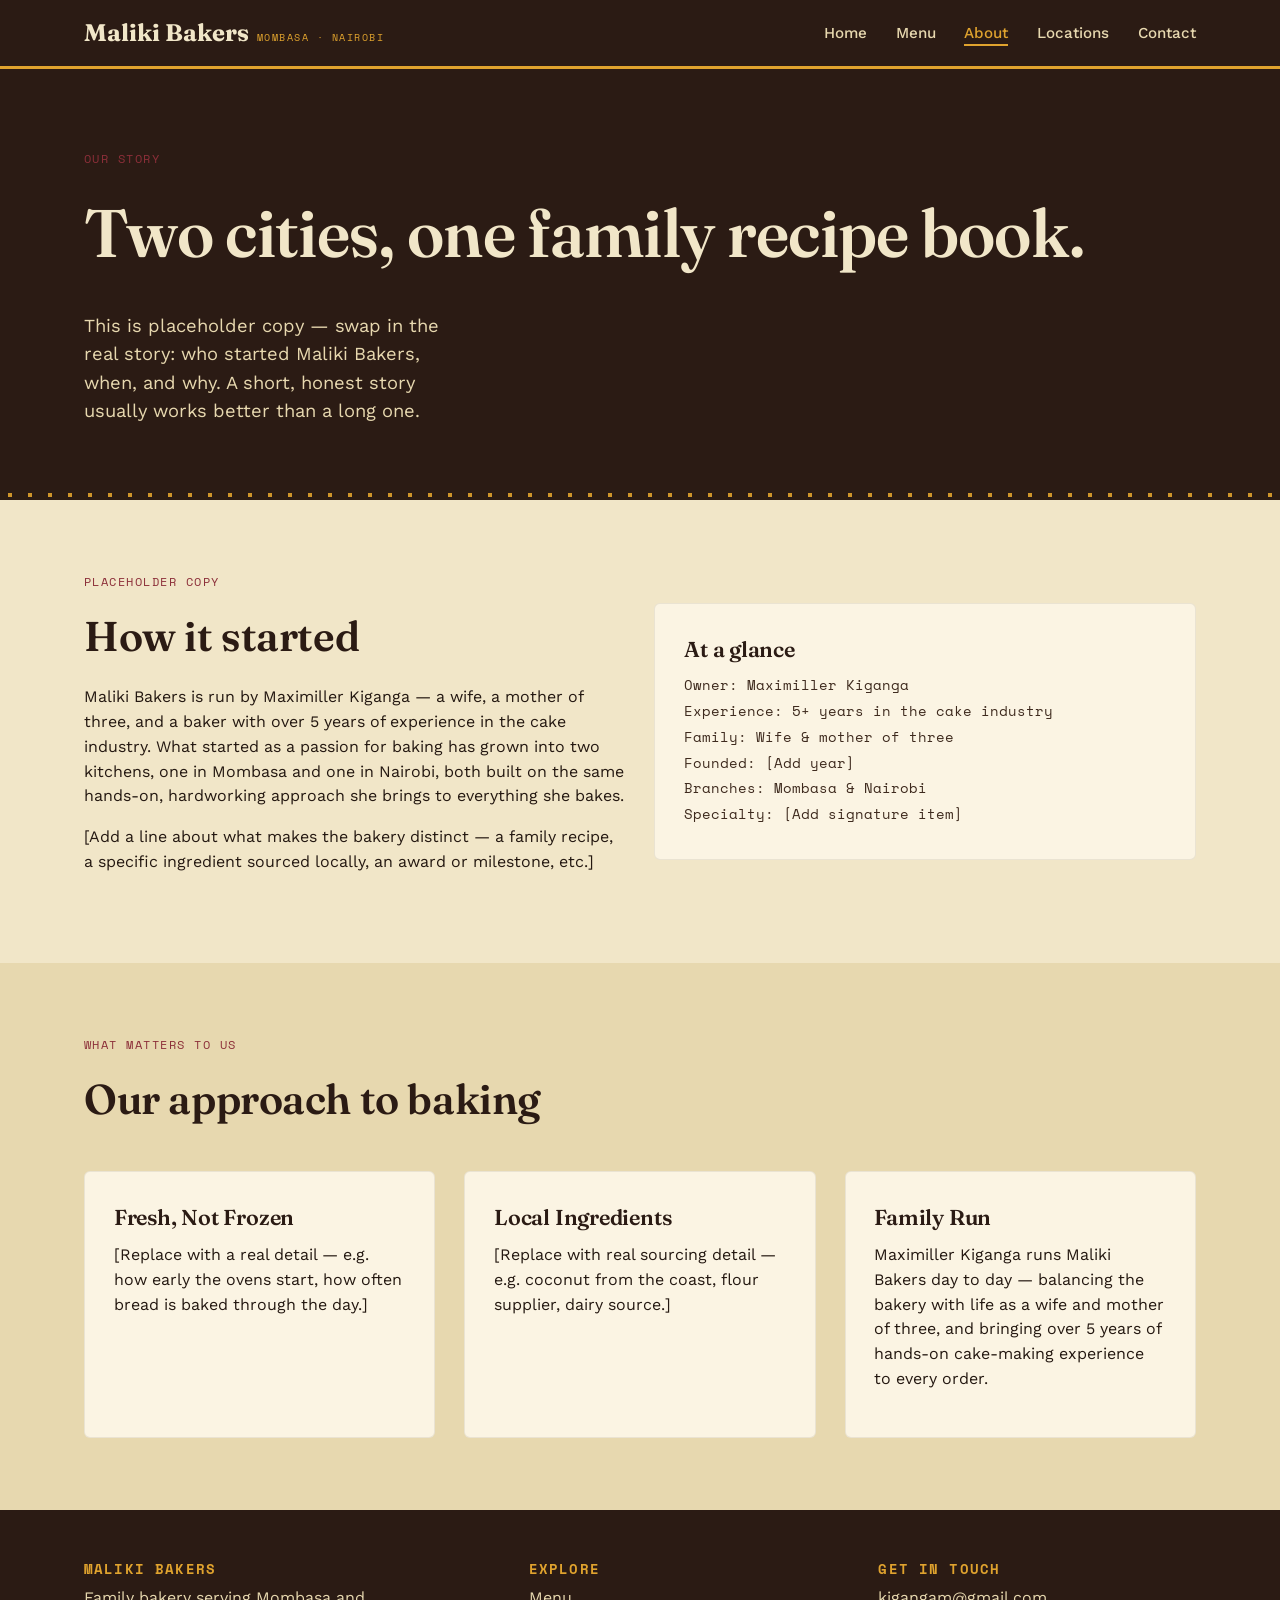
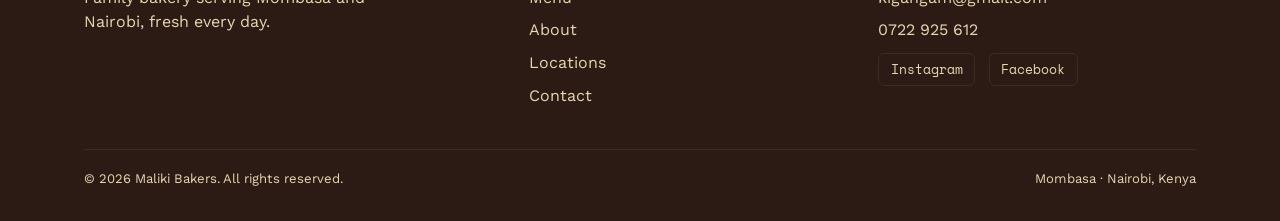
==== about.html @ 76618c46 "Add site files at repo root" ====
<!DOCTYPE html>
<html lang="en">
<head>
<meta charset="UTF-8">
<meta name="viewport" content="width=device-width, initial-scale=1.0">
<title>About — Maliki Bakers</title>
<meta name="description" content="The story of Maliki Bakers, a family bakery in Mombasa and Nairobi.">
<link rel="preconnect" href="https://fonts.googleapis.com">
<link href="https://fonts.googleapis.com/css2?family=Fraunces:opsz,wght@9..144,400..700&family=Work+Sans:wght@400;500;600&family=Space+Mono:wght@400;700&display=swap" rel="stylesheet">
<link rel="stylesheet" href="css/style.css">
</head>
<body>

<header class="site-header">
  <div class="nav-wrap">
    <a href="index.html" class="logo">Maliki Bakers <span>Mombasa &middot; Nairobi</span></a>
    <button class="nav-toggle" aria-label="Toggle menu" aria-expanded="false">&#9776;</button>
    <ul class="nav-links">
      <li><a href="index.html">Home</a></li>
      <li><a href="menu.html">Menu</a></li>
      <li><a href="about.html" class="active">About</a></li>
      <li><a href="locations.html">Locations</a></li>
      <li><a href="contact.html">Contact</a></li>
    </ul>
  </div>
</header>

<section class="hero" style="padding-bottom:3.5rem;">
  <div class="container">
    <p class="eyebrow">Our Story</p>
    <h1>Two cities, one family recipe book.</h1>
    <p class="lede">This is placeholder copy — swap in the real story: who started Maliki Bakers, when, and why. A short, honest story usually works better than a long one.</p>
  </div>
</section>

<section>
  <div class="container">
    <div class="grid grid-2" style="align-items:center;">
      <div>
        <p class="eyebrow">Placeholder Copy</p>
        <h2>How it started</h2>
        <p>Maliki Bakers is run by Maximiller Kiganga — a wife, a mother of three, and a baker with over 5 years of experience in the cake industry. What started as a passion for baking has grown into two kitchens, one in Mombasa and one in Nairobi, both built on the same hands-on, hardworking approach she brings to everything she bakes.</p>
        <p>[Add a line about what makes the bakery distinct — a family recipe, a specific ingredient sourced locally, an award or milestone, etc.]</p>
      </div>
      <div class="card">
        <h3>At a glance</h3>
        <p class="location-meta">Owner: Maximiller Kiganga</p>
        <p class="location-meta">Experience: 5+ years in the cake industry</p>
        <p class="location-meta">Family: Wife &amp; mother of three</p>
        <p class="location-meta">Founded: [Add year]</p>
        <p class="location-meta">Branches: Mombasa &amp; Nairobi</p>
        <p class="location-meta">Specialty: [Add signature item]</p>
      </div>
    </div>
  </div>
</section>

<section class="section-alt">
  <div class="container">
    <div class="section-head">
      <p class="eyebrow">What Matters to Us</p>
      <h2>Our approach to baking</h2>
    </div>
    <div class="grid grid-3">
      <div class="card">
        <h3>Fresh, Not Frozen</h3>
        <p>[Replace with a real detail — e.g. how early the ovens start, how often bread is baked through the day.]</p>
      </div>
      <div class="card">
        <h3>Local Ingredients</h3>
        <p>[Replace with real sourcing detail — e.g. coconut from the coast, flour supplier, dairy source.]</p>
      </div>
      <div class="card">
        <h3>Family Run</h3>
        <p>Maximiller Kiganga runs Maliki Bakers day to day — balancing the bakery with life as a wife and mother of three, and bringing over 5 years of hands-on cake-making experience to every order.</p>
      </div>
    </div>
  </div>
</section>

<footer class="site-footer">
  <div class="container">
    <div class="footer-grid">
      <div>
        <h4>Maliki Bakers</h4>
        <p style="color:var(--flour-dim); max-width:32ch;">Family bakery serving Mombasa and Nairobi, fresh every day.</p>
      </div>
      <div>
        <h4>Explore</h4>
        <ul>
          <li><a href="menu.html">Menu</a></li>
          <li><a href="about.html">About</a></li>
          <li><a href="locations.html">Locations</a></li>
          <li><a href="contact.html">Contact</a></li>
        </ul>
      </div>
      <div>
        <h4>Get in touch</h4>
        <ul>
          <li><a href="mailto:kigangam@gmail.com">kigangam@gmail.com</a></li>
          <li><a href="tel:+254722925612">0722 925 612</a></li>
        </ul>
        <div class="social-links">
          <a href="https://instagram.com/malikibakers" target="_blank" rel="noopener">Instagram</a>
          <a href="https://facebook.com/malikibakers" target="_blank" rel="noopener">Facebook</a>
        </div>
      </div>
    </div>
    <div class="footer-bottom">
      <span>&copy; <span id="year"></span> Maliki Bakers. All rights reserved.</span>
      <span>Mombasa &middot; Nairobi, Kenya</span>
    </div>
  </div>
</footer>

<script src="js/script.js"></script>
<script>document.getElementById('year').textContent = new Date().getFullYear();</script>
</body>
</html>
---- css/style.css ----
/* =========================================================
   MALIKI BAKERS — design tokens
   Palette inspired by the Swahili coast spice market:
   crust brown, saffron gold, hibiscus maroon, cardamom green.
   ========================================================= */

:root {
  --crust:      #2B1B14;  /* deep near-black brown, baked crust */
  --crust-soft: #3E2A1E;  /* lifted panel tone */
  --flour:      #F1E6C8;  /* unbleached flour cream, base bg */
  --flour-dim:  #E7D8AF;  /* slightly deeper cream for cards */
  --saffron:    #E0A32E;  /* turmeric / saffron gold, primary accent */
  --hibiscus:   #8C2F39;  /* deep maroon, secondary accent */
  --cardamom:   #4B6455;  /* muted green, tertiary accent */
  --ink:        #241811;  /* body text on light */
  --paper:      #FBF4E3;  /* tag/paper color */

  --font-display: 'Fraunces', 'Georgia', serif;
  --font-body: 'Work Sans', 'Helvetica Neue', Arial, sans-serif;
  --font-mono: 'Space Mono', 'Courier New', monospace;

  --radius: 6px;
  --max-width: 1160px;
}

* { box-sizing: border-box; }
html { scroll-behavior: smooth; }

body {
  margin: 0;
  font-family: var(--font-body);
  background: var(--flour);
  color: var(--ink);
  line-height: 1.55;
}

img { max-width: 100%; display: block; }

a { color: inherit; text-decoration: none; }

h1, h2, h3, h4 {
  font-family: var(--font-display);
  margin: 0 0 0.4em;
  font-weight: 600;
  color: var(--crust);
  letter-spacing: -0.01em;
}

h1 { font-size: clamp(2.4rem, 6vw, 4.2rem); font-optical-sizing: auto; }
h2 { font-size: clamp(1.8rem, 4vw, 2.6rem); }
h3 { font-size: 1.35rem; }

p { margin: 0 0 1em; }

.eyebrow {
  font-family: var(--font-mono);
  text-transform: uppercase;
  letter-spacing: 0.12em;
  font-size: 0.78rem;
  color: var(--hibiscus);
}

.container {
  max-width: var(--max-width);
  margin: 0 auto;
  padding: 0 1.5rem;
}

/* ---------- header / nav ---------- */

.site-header {
  position: sticky;
  top: 0;
  z-index: 50;
  background: var(--crust);
  border-bottom: 3px solid var(--saffron);
}

.nav-wrap {
  max-width: var(--max-width);
  margin: 0 auto;
  padding: 0.9rem 1.5rem;
  display: flex;
  align-items: center;
  justify-content: space-between;
}

.logo {
  font-family: var(--font-display);
  font-size: 1.5rem;
  color: var(--flour);
  font-weight: 700;
  display: flex;
  align-items: baseline;
  gap: 0.5rem;
}
.logo span {
  font-family: var(--font-mono);
  font-size: 0.62rem;
  color: var(--saffron);
  letter-spacing: 0.15em;
  text-transform: uppercase;
  font-weight: 400;
}

.nav-links {
  display: flex;
  gap: 1.8rem;
  list-style: none;
  margin: 0;
  padding: 0;
}

.nav-links a {
  color: var(--flour-dim);
  font-size: 0.95rem;
  font-weight: 500;
  position: relative;
  padding-bottom: 4px;
}

.nav-links a:hover,
.nav-links a.active {
  color: var(--saffron);
}

.nav-links a.active::after {
  content: '';
  position: absolute;
  left: 0; bottom: 0;
  width: 100%;
  height: 2px;
  background: var(--saffron);
}

.nav-toggle {
  display: none;
  background: none;
  border: none;
  color: var(--flour);
  font-size: 1.6rem;
  cursor: pointer;
}

@media (max-width: 760px) {
  .nav-links {
    position: absolute;
    top: 100%;
    left: 0; right: 0;
    background: var(--crust);
    flex-direction: column;
    gap: 0;
    max-height: 0;
    overflow: hidden;
    transition: max-height 0.3s ease;
  }
  .nav-links.open { max-height: 320px; }
  .nav-links li { border-top: 1px solid var(--crust-soft); }
  .nav-links a { display: block; padding: 1rem 1.5rem; }
  .nav-toggle { display: block; }
}

/* ---------- buttons ---------- */

.btn {
  display: inline-block;
  font-family: var(--font-mono);
  text-transform: uppercase;
  font-size: 0.8rem;
  letter-spacing: 0.08em;
  padding: 0.85rem 1.6rem;
  border-radius: var(--radius);
  border: 2px solid var(--crust);
  cursor: pointer;
  transition: transform 0.15s ease;
}
.btn:hover { transform: translateY(-2px); }

.btn-primary {
  background: var(--saffron);
  color: var(--crust);
  border-color: var(--saffron);
}
.btn-outline {
  background: transparent;
  color: var(--flour);
  border-color: var(--flour-dim);
}
.btn-outline:hover { border-color: var(--saffron); color: var(--saffron); }

/* ---------- hero ---------- */

.hero {
  background: var(--crust);
  color: var(--flour);
  padding: 5rem 0 6rem;
  position: relative;
  overflow: hidden;
}

.hero::after {
  /* coastal tile-inspired dot border along the bottom */
  content: '';
  position: absolute;
  left: 0; right: 0; bottom: 0;
  height: 10px;
  background-image: radial-gradient(circle, var(--saffron) 2.5px, transparent 2.5px);
  background-size: 20px 10px;
  opacity: 0.9;
}

.hero-inner {
  max-width: var(--max-width);
  margin: 0 auto;
  padding: 0 1.5rem;
  display: grid;
  grid-template-columns: 1.1fr 0.9fr;
  gap: 2.5rem;
  align-items: center;
}

@media (max-width: 820px) {
  .hero-inner { grid-template-columns: 1fr; }
}

.hero h1 { color: var(--flour); }
.hero .lede { font-size: 1.15rem; color: var(--flour-dim); max-width: 34ch; }

.hero-actions { display: flex; gap: 1rem; margin-top: 1.6rem; flex-wrap: wrap; }

.hero-tagstack {
  display: flex;
  flex-direction: column;
  gap: 1rem;
  align-items: flex-start;
}

/* ---------- price tag / stamp motif (signature element) ---------- */

.tag {
  position: relative;
  background: var(--paper);
  color: var(--crust);
  padding: 0.9rem 1.2rem 0.9rem 1.6rem;
  border-radius: 3px;
  font-family: var(--font-mono);
  font-size: 0.85rem;
  box-shadow: 2px 3px 0 rgba(0,0,0,0.25);
  transform: rotate(-2deg);
}
.tag:nth-child(2) { transform: rotate(1.5deg); }
.tag:nth-child(3) { transform: rotate(-1deg); }

.tag::before {
  /* punch hole */
  content: '';
  position: absolute;
  left: 8px; top: 50%;
  width: 8px; height: 8px;
  background: var(--flour);
  border: 1px solid var(--crust);
  border-radius: 50%;
  transform: translateY(-50%);
}

.tag strong {
  display: block;
  font-family: var(--font-display);
  font-size: 1.05rem;
  font-weight: 700;
  margin-bottom: 0.15rem;
}

/* ---------- sections ---------- */

section { padding: 4.5rem 0; }
.section-alt { background: var(--flour-dim); }
.section-dark { background: var(--crust); color: var(--flour); }
.section-dark h2, .section-dark h3 { color: var(--flour); }

.section-head {
  max-width: 640px;
  margin-bottom: 2.5rem;
}

/* ---------- grids / cards ---------- */

.grid {
  display: grid;
  gap: 1.8rem;
}
.grid-3 { grid-template-columns: repeat(3, 1fr); }
.grid-2 { grid-template-columns: repeat(2, 1fr); }

@media (max-width: 820px) {
  .grid-3, .grid-2 { grid-template-columns: 1fr; }
}

.card {
  background: var(--paper);
  border-radius: var(--radius);
  padding: 1.8rem;
  border: 1px solid rgba(43,27,20,0.08);
}

/* ---------- menu items ---------- */

.menu-category { margin-bottom: 3rem; }

.menu-item {
  display: flex;
  justify-content: space-between;
  align-items: baseline;
  gap: 1rem;
  padding: 0.85rem 0;
  border-bottom: 1px dotted rgba(43,27,20,0.25);
}

.menu-item .name { font-family: var(--font-display); font-size: 1.15rem; font-weight: 600; }
.menu-item .desc { display: block; font-size: 0.88rem; color: var(--crust-soft); font-weight: 400; font-family: var(--font-body); margin-top: 0.2rem; }
.menu-item .price {
  font-family: var(--font-mono);
  color: var(--hibiscus);
  font-weight: 700;
  white-space: nowrap;
}

/* ---------- locations ---------- */

.location-card {
  background: var(--paper);
  border-radius: var(--radius);
  padding: 2rem;
  border-left: 5px solid var(--hibiscus);
}
.location-card.mombasa { border-left-color: var(--cardamom); }

.location-card h3 { display: flex; align-items: center; gap: 0.6rem; }

.location-meta { font-family: var(--font-mono); font-size: 0.85rem; color: var(--crust-soft); margin: 0.3rem 0; }

/* ---------- contact form ---------- */

.form-field {
  margin-bottom: 1.2rem;
  display: flex;
  flex-direction: column;
  gap: 0.4rem;
}

.form-field label {
  font-family: var(--font-mono);
  font-size: 0.78rem;
  text-transform: uppercase;
  letter-spacing: 0.08em;
  color: var(--crust-soft);
}

.form-field input,
.form-field textarea,
.form-field select {
  font-family: var(--font-body);
  font-size: 1rem;
  padding: 0.75rem 0.9rem;
  border: 2px solid var(--crust);
  border-radius: var(--radius);
  background: var(--paper);
  color: var(--ink);
}

.form-field input:focus,
.form-field textarea:focus,
.form-field select:focus {
  outline: 3px solid var(--saffron);
  outline-offset: 1px;
}

/* ---------- footer ---------- */

.site-footer {
  background: var(--crust);
  color: var(--flour-dim);
  padding: 3rem 0 2rem;
}

.footer-grid {
  display: grid;
  grid-template-columns: 1.3fr 1fr 1fr;
  gap: 2rem;
  margin-bottom: 2rem;
}

@media (max-width: 760px) {
  .footer-grid { grid-template-columns: 1fr; }
}

.footer-grid h4 { color: var(--saffron); font-size: 0.9rem; text-transform: uppercase; font-family: var(--font-mono); letter-spacing: 0.08em; }

.footer-grid ul { list-style: none; padding: 0; margin: 0; }
.footer-grid li { margin-bottom: 0.5rem; }
.footer-grid a:hover { color: var(--saffron); }

.footer-bottom {
  border-top: 1px solid var(--crust-soft);
  padding-top: 1.2rem;
  font-size: 0.82rem;
  color: var(--flour-dim);
  display: flex;
  justify-content: space-between;
  flex-wrap: wrap;
  gap: 0.5rem;
}

.social-links {
  display: flex;
  gap: 0.9rem;
  margin-top: 0.6rem;
}

.social-links a {
  color: var(--flour-dim);
  font-family: var(--font-mono);
  font-size: 0.82rem;
  border: 1px solid var(--crust-soft);
  padding: 0.35rem 0.7rem;
  border-radius: var(--radius);
  transition: color 0.15s ease, border-color 0.15s ease;
}

.social-links a:hover {
  color: var(--saffron);
  border-color: var(--saffron);
}

/* ---------- utility ---------- */

.placeholder-note {
  background: rgba(224,163,46,0.15);
  border: 1px dashed var(--saffron);
  color: var(--crust);
  padding: 0.6rem 0.9rem;
  border-radius: var(--radius);
  font-family: var(--font-mono);
  font-size: 0.78rem;
  margin: 0 0 1.5rem;
}

@media (prefers-reduced-motion: reduce) {
  html { scroll-behavior: auto; }
  .btn:hover { transform: none; }
}
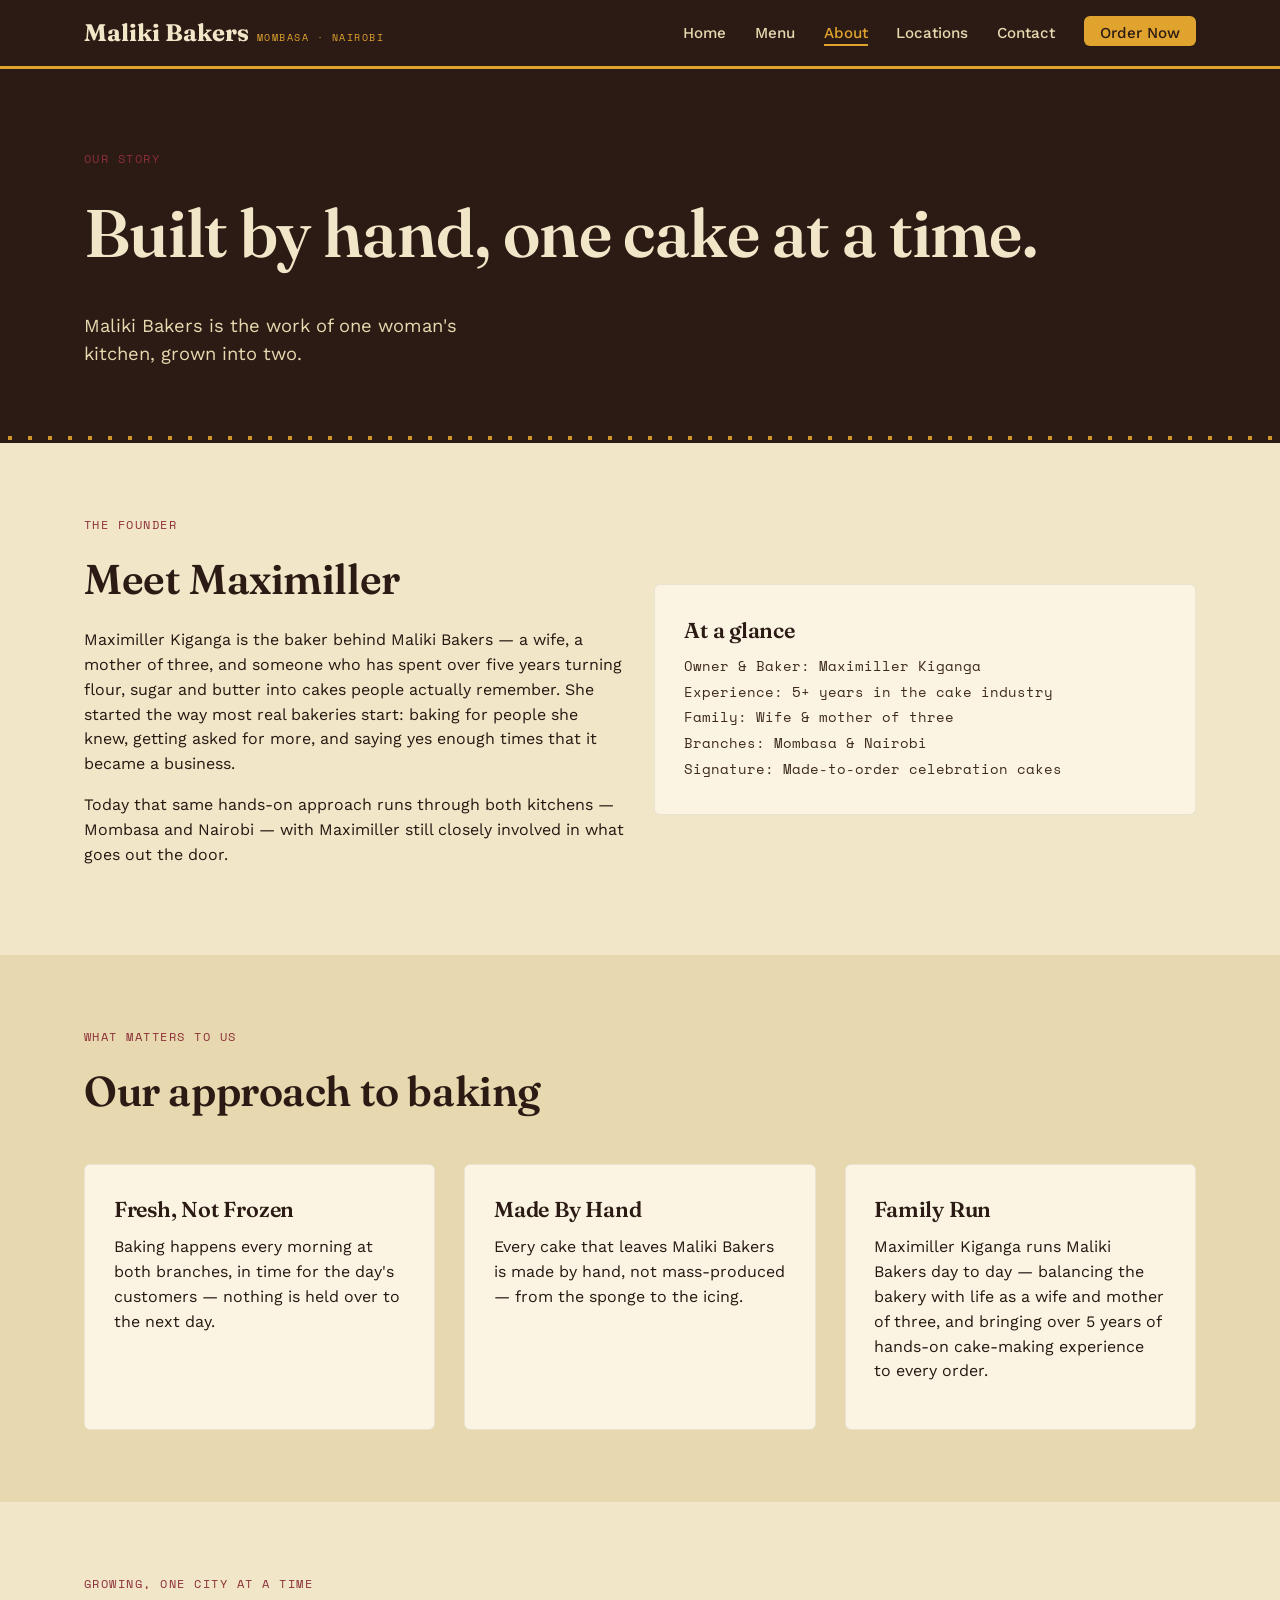
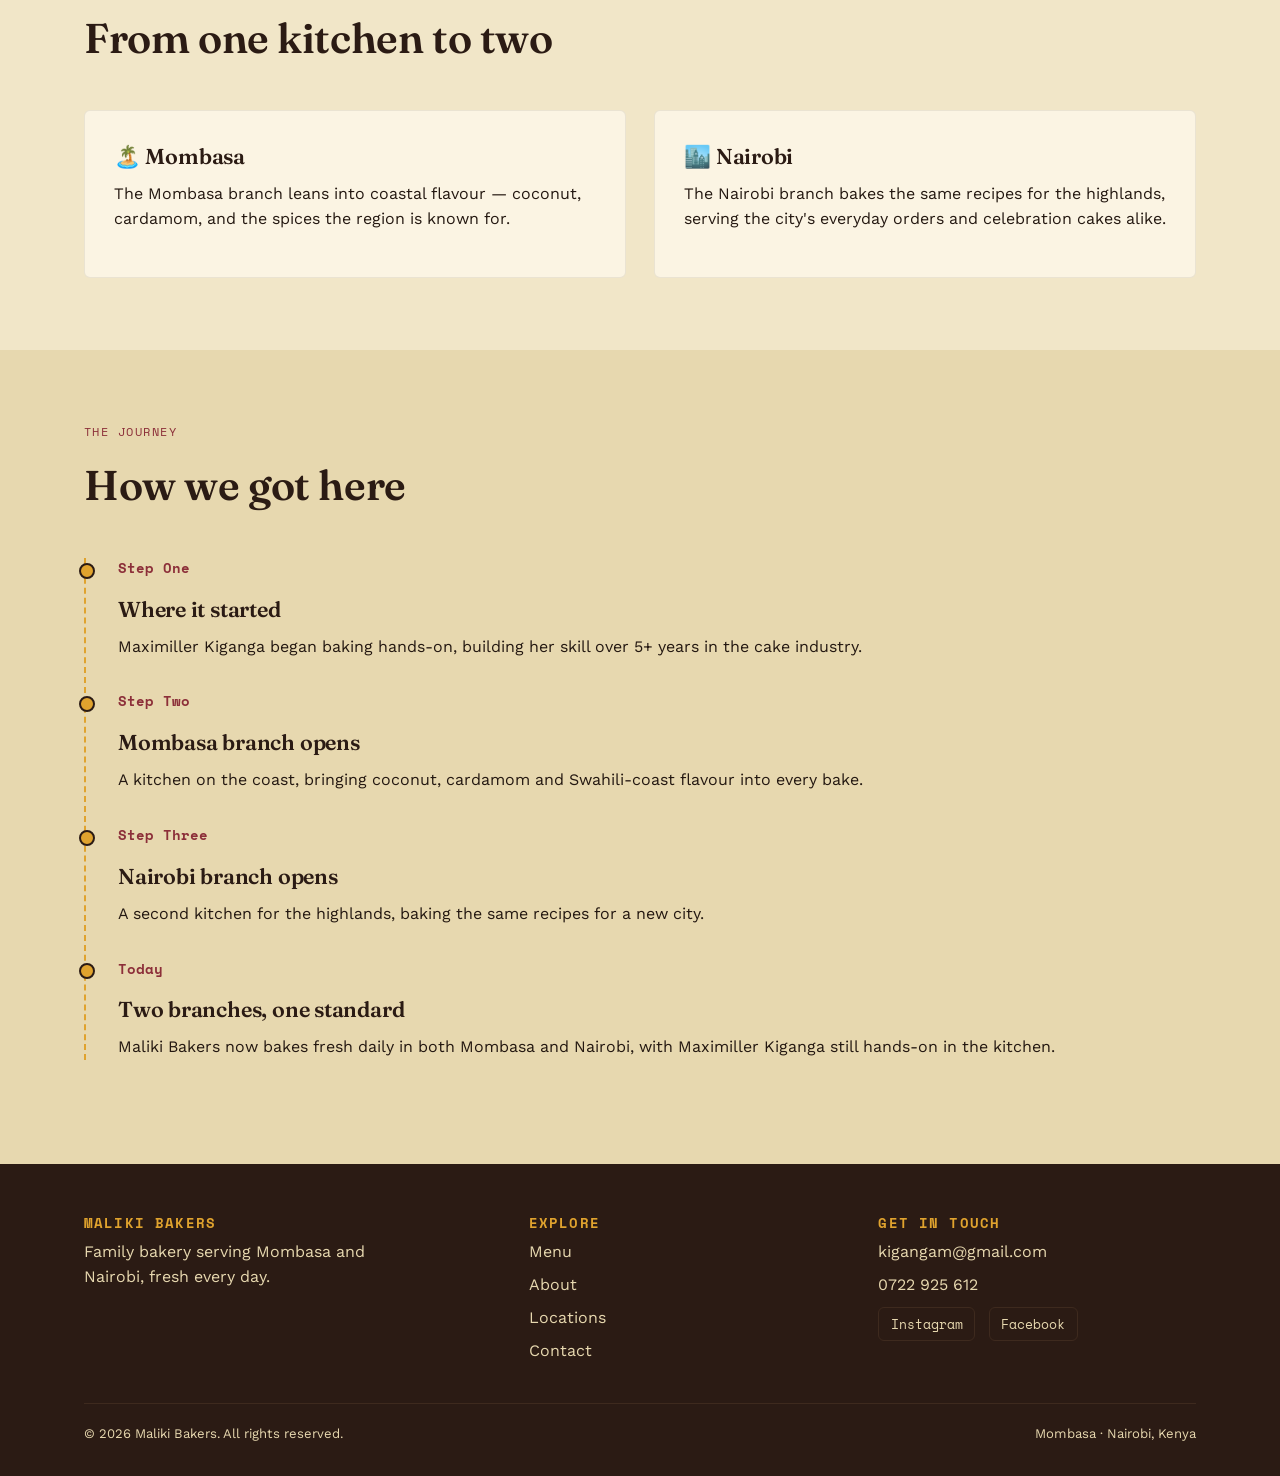
==== commit 1303a820: "Update pricing, cake classes, branch contacts, order page" ====
--- a/about.html
+++ b/about.html
@@ -21,6 +21,7 @@
       <li><a href="about.html" class="active">About</a></li>
       <li><a href="locations.html">Locations</a></li>
       <li><a href="contact.html">Contact</a></li>
+      <li><a href="order.html" class="order-cta">Order Now</a></li>
     </ul>
   </div>
 </header>
@@ -28,8 +29,8 @@
 <section class="hero" style="padding-bottom:3.5rem;">
   <div class="container">
     <p class="eyebrow">Our Story</p>
-    <h1>Two cities, one family recipe book.</h1>
-    <p class="lede">This is placeholder copy — swap in the real story: who started Maliki Bakers, when, and why. A short, honest story usually works better than a long one.</p>
+    <h1>Built by hand, one cake at a time.</h1>
+    <p class="lede">Maliki Bakers is the work of one woman's kitchen, grown into two.</p>
   </div>
 </section>
 
@@ -37,19 +38,19 @@
   <div class="container">
     <div class="grid grid-2" style="align-items:center;">
       <div>
-        <p class="eyebrow">Placeholder Copy</p>
-        <h2>How it started</h2>
-        <p>Maliki Bakers is run by Maximiller Kiganga — a wife, a mother of three, and a baker with over 5 years of experience in the cake industry. What started as a passion for baking has grown into two kitchens, one in Mombasa and one in Nairobi, both built on the same hands-on, hardworking approach she brings to everything she bakes.</p>
-        <p>[Add a line about what makes the bakery distinct — a family recipe, a specific ingredient sourced locally, an award or milestone, etc.]</p>
+        <p class="eyebrow">The Founder</p>
+        <h2>Meet Maximiller</h2>
+        <p>Maximiller Kiganga is the baker behind Maliki Bakers — a wife, a mother of three, and someone who has spent over five years turning flour, sugar and butter into cakes people actually remember. She started the way most real bakeries start: baking for people she knew, getting asked for more, and saying yes enough times that it became a business.</p>
+        
+        <p>Today that same hands-on approach runs through both kitchens — Mombasa and Nairobi — with Maximiller still closely involved in what goes out the door.</p>
       </div>
       <div class="card">
         <h3>At a glance</h3>
-        <p class="location-meta">Owner: Maximiller Kiganga</p>
+        <p class="location-meta">Owner &amp; Baker: Maximiller Kiganga</p>
         <p class="location-meta">Experience: 5+ years in the cake industry</p>
         <p class="location-meta">Family: Wife &amp; mother of three</p>
-        <p class="location-meta">Founded: [Add year]</p>
-        <p class="location-meta">Branches: Mombasa &amp; Nairobi</p>
-        <p class="location-meta">Specialty: [Add signature item]</p>
+                <p class="location-meta">Branches: Mombasa &amp; Nairobi</p>
+        <p class="location-meta">Signature: Made-to-order celebration cakes</p>
       </div>
     </div>
   </div>
@@ -64,15 +65,65 @@
     <div class="grid grid-3">
       <div class="card">
         <h3>Fresh, Not Frozen</h3>
-        <p>[Replace with a real detail — e.g. how early the ovens start, how often bread is baked through the day.]</p>
+        <p>Baking happens every morning at both branches, in time for the day's customers — nothing is held over to the next day.</p>
       </div>
       <div class="card">
-        <h3>Local Ingredients</h3>
-        <p>[Replace with real sourcing detail — e.g. coconut from the coast, flour supplier, dairy source.]</p>
+        <h3>Made By Hand</h3>
+        <p>Every cake that leaves Maliki Bakers is made by hand, not mass-produced — from the sponge to the icing.</p>
       </div>
       <div class="card">
         <h3>Family Run</h3>
         <p>Maximiller Kiganga runs Maliki Bakers day to day — balancing the bakery with life as a wife and mother of three, and bringing over 5 years of hands-on cake-making experience to every order.</p>
+      </div>
+    </div>
+  </div>
+</section>
+
+<section>
+  <div class="container">
+    <div class="section-head">
+      <p class="eyebrow">Growing, One City At A Time</p>
+      <h2>From one kitchen to two</h2>
+    </div>
+    <div class="grid grid-2">
+      <div class="card">
+        <h3>🏝️ Mombasa</h3>
+        <p>The Mombasa branch leans into coastal flavour — coconut, cardamom, and the spices the region is known for.</p>
+      </div>
+      <div class="card">
+        <h3>🏙️ Nairobi</h3>
+        <p>The Nairobi branch bakes the same recipes for the highlands, serving the city's everyday orders and celebration cakes alike.</p>
+      </div>
+    </div>
+  </div>
+</section>
+
+<section class="section-alt">
+  <div class="container">
+    <div class="section-head">
+      <p class="eyebrow">The Journey</p>
+      <h2>How we got here</h2>
+    </div>
+    <div class="timeline">
+      <div class="timeline-item">
+        <p class="year">Step One</p>
+        <h3>Where it started</h3>
+        <p>Maximiller Kiganga began baking hands-on, building her skill over 5+ years in the cake industry.</p>
+      </div>
+      <div class="timeline-item">
+        <p class="year">Step Two</p>
+        <h3>Mombasa branch opens</h3>
+        <p>A kitchen on the coast, bringing coconut, cardamom and Swahili-coast flavour into every bake.</p>
+      </div>
+      <div class="timeline-item">
+        <p class="year">Step Three</p>
+        <h3>Nairobi branch opens</h3>
+        <p>A second kitchen for the highlands, baking the same recipes for a new city.</p>
+      </div>
+      <div class="timeline-item">
+        <p class="year">Today</p>
+        <h3>Two branches, one standard</h3>
+        <p>Maliki Bakers now bakes fresh daily in both Mombasa and Nairobi, with Maximiller Kiganga still hands-on in the kitchen.</p>
       </div>
     </div>
   </div>
@@ -101,8 +152,8 @@
           <li><a href="tel:+254722925612">0722 925 612</a></li>
         </ul>
         <div class="social-links">
-          <a href="https://instagram.com/malikibakers" target="_blank" rel="noopener">Instagram</a>
-          <a href="https://facebook.com/malikibakers" target="_blank" rel="noopener">Facebook</a>
+          <a href="https://www.instagram.com/malikibakers/" target="_blank" rel="noopener">Instagram</a>
+          <a href="https://www.facebook.com/profile.php?id=102564581432765" target="_blank" rel="noopener">Facebook</a>
         </div>
       </div>
     </div>
--- a/css/style.css
+++ b/css/style.css
@@ -434,6 +434,74 @@
 
 /* ---------- utility ---------- */
 
+/* ---------- cake illustrations (brand-style, in place of stock photos) ---------- */
+
+.cake-card {
+  background: var(--paper);
+  border-radius: var(--radius);
+  overflow: hidden;
+  border: 1px solid rgba(43,27,20,0.08);
+  display: flex;
+  flex-direction: column;
+}
+
+.cake-visual {
+  aspect-ratio: 4 / 3;
+  display: flex;
+  align-items: center;
+  justify-content: center;
+  position: relative;
+}
+
+.cake-visual::before {
+  content: '';
+  position: absolute;
+  inset: 0;
+  background-image: radial-gradient(circle, rgba(0,0,0,0.06) 1.5px, transparent 1.5px);
+  background-size: 14px 14px;
+}
+
+.cake-icon { width: 52%; position: relative; z-index: 1; filter: drop-shadow(2px 3px 0 rgba(0,0,0,0.12)); }
+
+.cake-visual.choc     { background: #C99B6B; color: #5A3A22; }
+.cake-visual.vanilla  { background: #F1DFAE; color: #B8892E; }
+.cake-visual.redvelvet{ background: #E3B9BE; color: var(--hibiscus); }
+.cake-visual.fruit    { background: #D9C79A; color: #6E5225; }
+.cake-visual.blackforest { background: #C7A6A9; color: #4A2430; }
+.cake-visual.coconut  { background: #EFE9D6; color: #7C8F6E; }
+.cake-visual.lemon    { background: #F0E1A0; color: #A67D1E; }
+.cake-visual.cupcake  { background: #E7CBD1; color: var(--hibiscus); }
+.cake-visual.strawberry { background: #F2C6CE; color: #B23A54; }
+.cake-visual.pinacolada { background: #EAF0C8; color: #7C9A3D; }
+.cake-visual.blueberry  { background: #CFC9E8; color: #4E3F8C; }
+.cake-visual.orange     { background: #F4C98A; color: #C1621B; }
+.cake-visual.whiteforest{ background: #EFE7DD; color: #6B5A4A; }
+.cake-visual.donut      { background: #F6D8B8; color: #C97A2E; }
+.cake-visual.bread      { background: #E3C089; color: #8A5A24; }
+
+.cake-body {
+  padding: 1.3rem 1.4rem 1.5rem;
+  display: flex;
+  flex-direction: column;
+  flex-grow: 1;
+}
+
+.cake-body h3 { margin-bottom: 0.3rem; font-size: 1.2rem; }
+.cake-body p { font-size: 0.9rem; color: var(--crust-soft); margin-bottom: 1rem; flex-grow: 1; }
+
+.cake-price {
+  font-family: var(--font-mono);
+  font-weight: 700;
+  color: var(--hibiscus);
+  font-size: 1rem;
+}
+
+.cake-price small {
+  font-weight: 400;
+  color: var(--crust-soft);
+  font-size: 0.75rem;
+}
+
 .placeholder-note {
   background: rgba(224,163,46,0.15);
   border: 1px dashed var(--saffron);
@@ -445,7 +513,339 @@
   margin: 0 0 1.5rem;
 }
 
+.photo-note {
+  background: rgba(75,100,85,0.12);
+  border: 1px dashed var(--cardamom);
+  color: var(--crust);
+  padding: 0.7rem 1rem;
+  border-radius: var(--radius);
+  font-family: var(--font-mono);
+  font-size: 0.78rem;
+  margin: 0 0 2rem;
+}
+
+/* ---------- occasion tiles ---------- */
+
+.occasion-tile {
+  background: var(--crust);
+  color: var(--flour);
+  border-radius: var(--radius);
+  padding: 2rem 1.5rem;
+  text-align: center;
+  transition: transform 0.15s ease;
+  display: block;
+}
+.occasion-tile:hover { transform: translateY(-4px); }
+.occasion-tile .icon-wrap {
+  width: 64px; height: 64px;
+  margin: 0 auto 1rem;
+  border-radius: 50%;
+  background: var(--saffron);
+  display: flex; align-items: center; justify-content: center;
+  color: var(--crust);
+}
+.occasion-tile .icon-wrap svg { width: 30px; height: 30px; }
+.occasion-tile h3 { color: var(--flour); font-size: 1.05rem; margin-bottom: 0.3rem; }
+.occasion-tile p { color: var(--flour-dim); font-size: 0.85rem; margin: 0; }
+
+/* ---------- testimonials ---------- */
+
+.testimonial-card {
+  background: var(--paper);
+  border-radius: var(--radius);
+  padding: 1.8rem;
+  border-top: 3px solid var(--saffron);
+}
+.testimonial-card .stars { color: var(--saffron); letter-spacing: 2px; margin-bottom: 0.8rem; font-size: 0.95rem; }
+.testimonial-card p.quote { font-style: italic; color: var(--ink); margin-bottom: 1rem; }
+.testimonial-card .who { font-family: var(--font-mono); font-size: 0.8rem; color: var(--crust-soft); }
+
+/* ---------- bold section band header (color-block, like a shop's category bar) ---------- */
+
+.section-band {
+  background: var(--hibiscus);
+  color: var(--flour);
+  padding: 1.1rem 1.5rem;
+  border-radius: var(--radius) var(--radius) 0 0;
+  display: flex;
+  align-items: center;
+  justify-content: space-between;
+  flex-wrap: wrap;
+  gap: 0.8rem;
+  margin-bottom: 0;
+}
+.section-band h2 { color: var(--flour); margin: 0; font-size: 1.5rem; }
+.section-band .btn { padding: 0.6rem 1.1rem; font-size: 0.75rem; }
+.section-band-body {
+  background: var(--paper);
+  border-radius: 0 0 var(--radius) var(--radius);
+  padding: 2rem 1.5rem;
+  margin-bottom: 3rem;
+}
+
+/* ---------- persistent order-now CTA in header ---------- */
+
+.order-cta {
+  background: var(--saffron) !important;
+  color: var(--crust) !important;
+  border-color: var(--saffron) !important;
+  font-weight: 700;
+  padding: 0.5rem 1rem;
+  border-radius: var(--radius);
+}
+.order-cta:hover { color: var(--crust) !important; }
+.order-cta::after { display: none !important; }
+
+@media (max-width: 760px) {
+  .order-cta {
+    display: block;
+    text-align: center;
+    padding: 1rem 1.5rem;
+  }
+}
+
+/* ---------- quote banner (full-bleed, textured) ---------- */
+
+.quote-banner {
+  background: var(--crust);
+  background-image:
+    radial-gradient(circle, rgba(224,163,46,0.15) 2px, transparent 2px);
+  background-size: 22px 22px;
+  color: var(--flour);
+  padding: 4.5rem 1.5rem;
+  text-align: center;
+}
+.quote-banner blockquote {
+  max-width: 700px;
+  margin: 0 auto;
+  font-family: var(--font-display);
+  font-size: clamp(1.3rem, 3vw, 1.8rem);
+  font-style: italic;
+  color: var(--flour);
+  line-height: 1.5;
+}
+.quote-banner cite {
+  display: block;
+  margin-top: 1.2rem;
+  font-family: var(--font-mono);
+  font-style: normal;
+  font-size: 0.8rem;
+  color: var(--saffron);
+  text-transform: uppercase;
+  letter-spacing: 0.08em;
+}
+
+/* ---------- outlet tab switcher ---------- */
+
+.outlet-tabs {
+  display: flex;
+  gap: 0.6rem;
+  margin-bottom: 1.8rem;
+  flex-wrap: wrap;
+}
+.outlet-tab-btn {
+  font-family: var(--font-mono);
+  font-size: 0.85rem;
+  text-transform: uppercase;
+  letter-spacing: 0.05em;
+  padding: 0.7rem 1.4rem;
+  border-radius: var(--radius);
+  border: 2px solid var(--crust);
+  background: transparent;
+  color: var(--crust);
+  cursor: pointer;
+}
+.outlet-tab-btn.active {
+  background: var(--crust);
+  color: var(--flour);
+}
+.outlet-panel { display: none; }
+.outlet-panel.active { display: block; }
+
+.timeline { position: relative; padding-left: 2rem; border-left: 2px dashed var(--saffron); }
+.timeline-item { margin-bottom: 2rem; position: relative; }
+.timeline-item::before {
+  content: '';
+  position: absolute;
+  left: -2.45rem; top: 0.3rem;
+  width: 12px; height: 12px;
+  border-radius: 50%;
+  background: var(--saffron);
+  border: 2px solid var(--crust);
+}
+.timeline-item .year { font-family: var(--font-mono); color: var(--hibiscus); font-size: 0.85rem; font-weight: 700; }
+
+/* ---------- working hours table (dark, day-by-day) ---------- */
+
+.hours-table {
+  background: var(--crust);
+  color: var(--flour);
+  border-radius: var(--radius);
+  padding: 1.5rem 1.6rem;
+  margin-top: 1.2rem;
+}
+.hours-table h4 {
+  font-family: var(--font-mono);
+  text-transform: uppercase;
+  letter-spacing: 0.1em;
+  font-size: 0.8rem;
+  color: var(--saffron);
+  border-left: 3px solid var(--saffron);
+  padding-left: 0.7rem;
+  margin: 0 0 1rem;
+}
+.hours-row {
+  display: flex;
+  justify-content: space-between;
+  padding: 0.55rem 0;
+  border-bottom: 1px solid rgba(241,230,200,0.12);
+  font-size: 0.92rem;
+}
+.hours-row:last-of-type { border-bottom: none; }
+.hours-row .day { color: var(--flour-dim); }
+.hours-row .time { font-family: var(--font-mono); }
+.hours-row.closed .time { color: var(--saffron); }
+
+/* ---------- quick info icon strip ---------- */
+
+.info-strip {
+  display: grid;
+  grid-template-columns: repeat(4, 1fr);
+  gap: 1.5rem;
+  padding: 2rem 0;
+}
+@media (max-width: 760px) { .info-strip { grid-template-columns: repeat(2, 1fr); } }
+
+.info-strip-item { display: flex; align-items: center; gap: 0.8rem; }
+.info-strip-item .icon-circle {
+  width: 46px; height: 46px;
+  flex-shrink: 0;
+  border-radius: 50%;
+  background: var(--flour-dim);
+  display: flex; align-items: center; justify-content: center;
+  color: var(--hibiscus);
+}
+.info-strip-item .icon-circle svg { width: 22px; height: 22px; }
+.info-strip-item h4 { margin: 0; font-size: 0.92rem; color: var(--crust); font-family: var(--font-body); font-weight: 600; }
+.info-strip-item p { margin: 0; font-size: 0.8rem; color: var(--crust-soft); }
+
+/* ---------- cake card footer / category tag ---------- */
+
+.cake-tag {
+  display: inline-block;
+  font-family: var(--font-mono);
+  font-size: 0.68rem;
+  text-transform: uppercase;
+  letter-spacing: 0.06em;
+  color: var(--hibiscus);
+  background: rgba(140,47,57,0.1);
+  padding: 0.2rem 0.55rem;
+  border-radius: 3px;
+  margin-bottom: 0.5rem;
+  width: fit-content;
+}
+.cake-footer {
+  display: flex;
+  align-items: center;
+  justify-content: space-between;
+  gap: 0.8rem;
+  margin-top: auto;
+}
+.cake-order-btn {
+  font-family: var(--font-mono);
+  font-size: 0.72rem;
+  text-transform: uppercase;
+  letter-spacing: 0.05em;
+  background: var(--hibiscus);
+  color: var(--flour);
+  padding: 0.5rem 0.9rem;
+  border-radius: var(--radius);
+  white-space: nowrap;
+}
+.cake-order-btn:hover { background: var(--crust); }
+.cake-wait { font-family: var(--font-mono); font-size: 0.68rem; color: var(--crust-soft); margin-bottom: 0.6rem; }
+
+/* ---------- order flow: step indicator ---------- */
+
+.step-indicator {
+  background: var(--paper);
+  border-radius: 50px;
+  padding: 1.5rem 2rem;
+  display: flex;
+  align-items: flex-start;
+  justify-content: space-between;
+  max-width: 620px;
+  margin: 0 auto 3rem;
+}
+.step {
+  display: flex;
+  flex-direction: column;
+  align-items: center;
+  gap: 0.5rem;
+  flex: 1;
+  text-align: center;
+  position: relative;
+}
+.step:not(:last-child)::after {
+  content: '';
+  position: absolute;
+  top: 15px; left: 55%;
+  width: 90%;
+  height: 2px;
+  background: rgba(43,27,20,0.15);
+  z-index: 0;
+}
+.step-circle {
+  width: 32px; height: 32px;
+  border-radius: 50%;
+  border: 2px solid var(--crust-soft);
+  color: var(--crust-soft);
+  display: flex; align-items: center; justify-content: center;
+  font-family: var(--font-mono);
+  font-size: 0.85rem;
+  background: var(--paper);
+  position: relative;
+  z-index: 1;
+}
+.step.active .step-circle { background: var(--cardamom); border-color: var(--cardamom); color: var(--flour); }
+.step-label {
+  font-family: var(--font-mono);
+  font-size: 0.68rem;
+  text-transform: uppercase;
+  letter-spacing: 0.04em;
+  color: var(--crust-soft);
+}
+.step.active .step-label { color: var(--cardamom); font-weight: 700; }
+
+/* ---------- order form ---------- */
+
+.order-summary {
+  background: var(--crust);
+  color: var(--flour);
+  border-radius: var(--radius);
+  padding: 1.6rem;
+  position: sticky;
+  top: 90px;
+}
+.order-summary h3 { color: var(--flour); }
+.order-summary .line {
+  display: flex;
+  justify-content: space-between;
+  padding: 0.6rem 0;
+  border-bottom: 1px solid rgba(241,230,200,0.15);
+  font-size: 0.92rem;
+}
+.order-summary .total {
+  display: flex;
+  justify-content: space-between;
+  padding-top: 1rem;
+  font-family: var(--font-mono);
+  font-weight: 700;
+  color: var(--saffron);
+  font-size: 1.2rem;
+}
+
 @media (prefers-reduced-motion: reduce) {
   html { scroll-behavior: auto; }
-  .btn:hover { transform: none; }
-}
+  .btn:hover, .occasion-tile:hover { transform: none; }
+}
